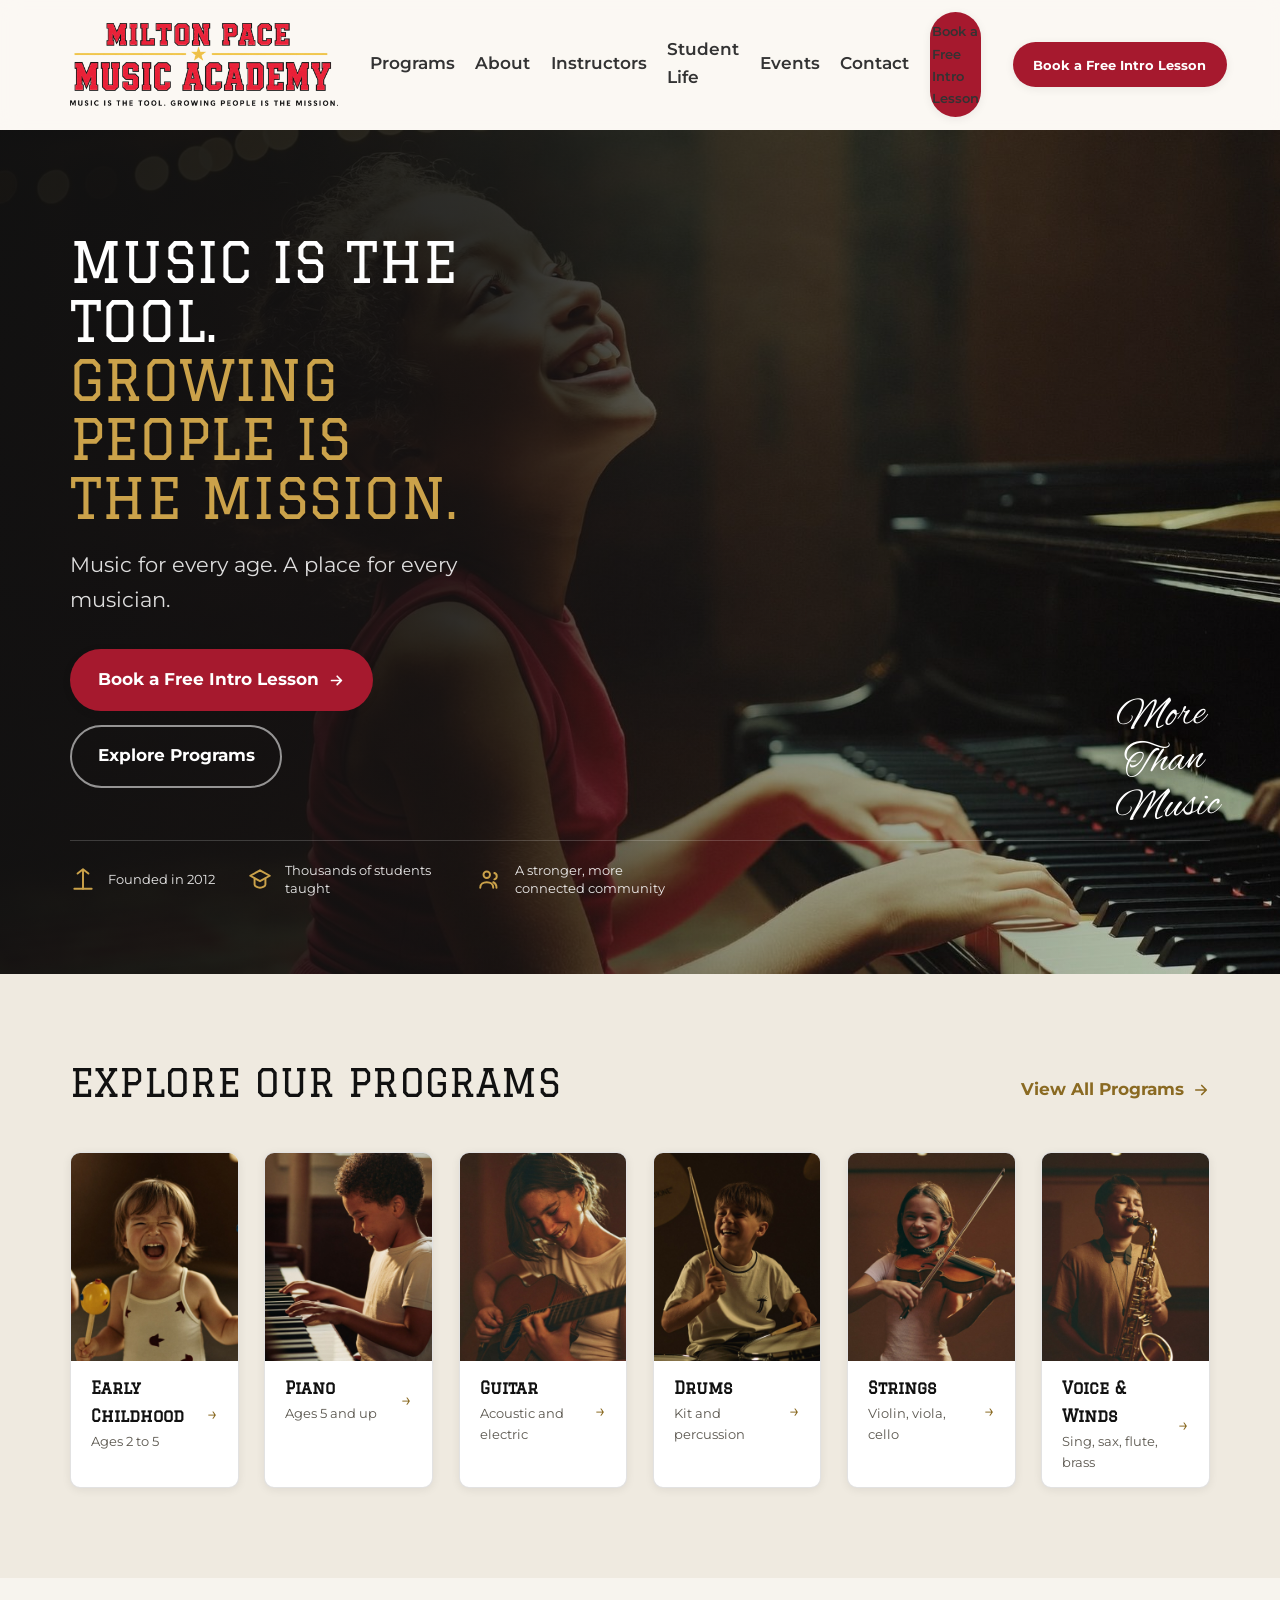
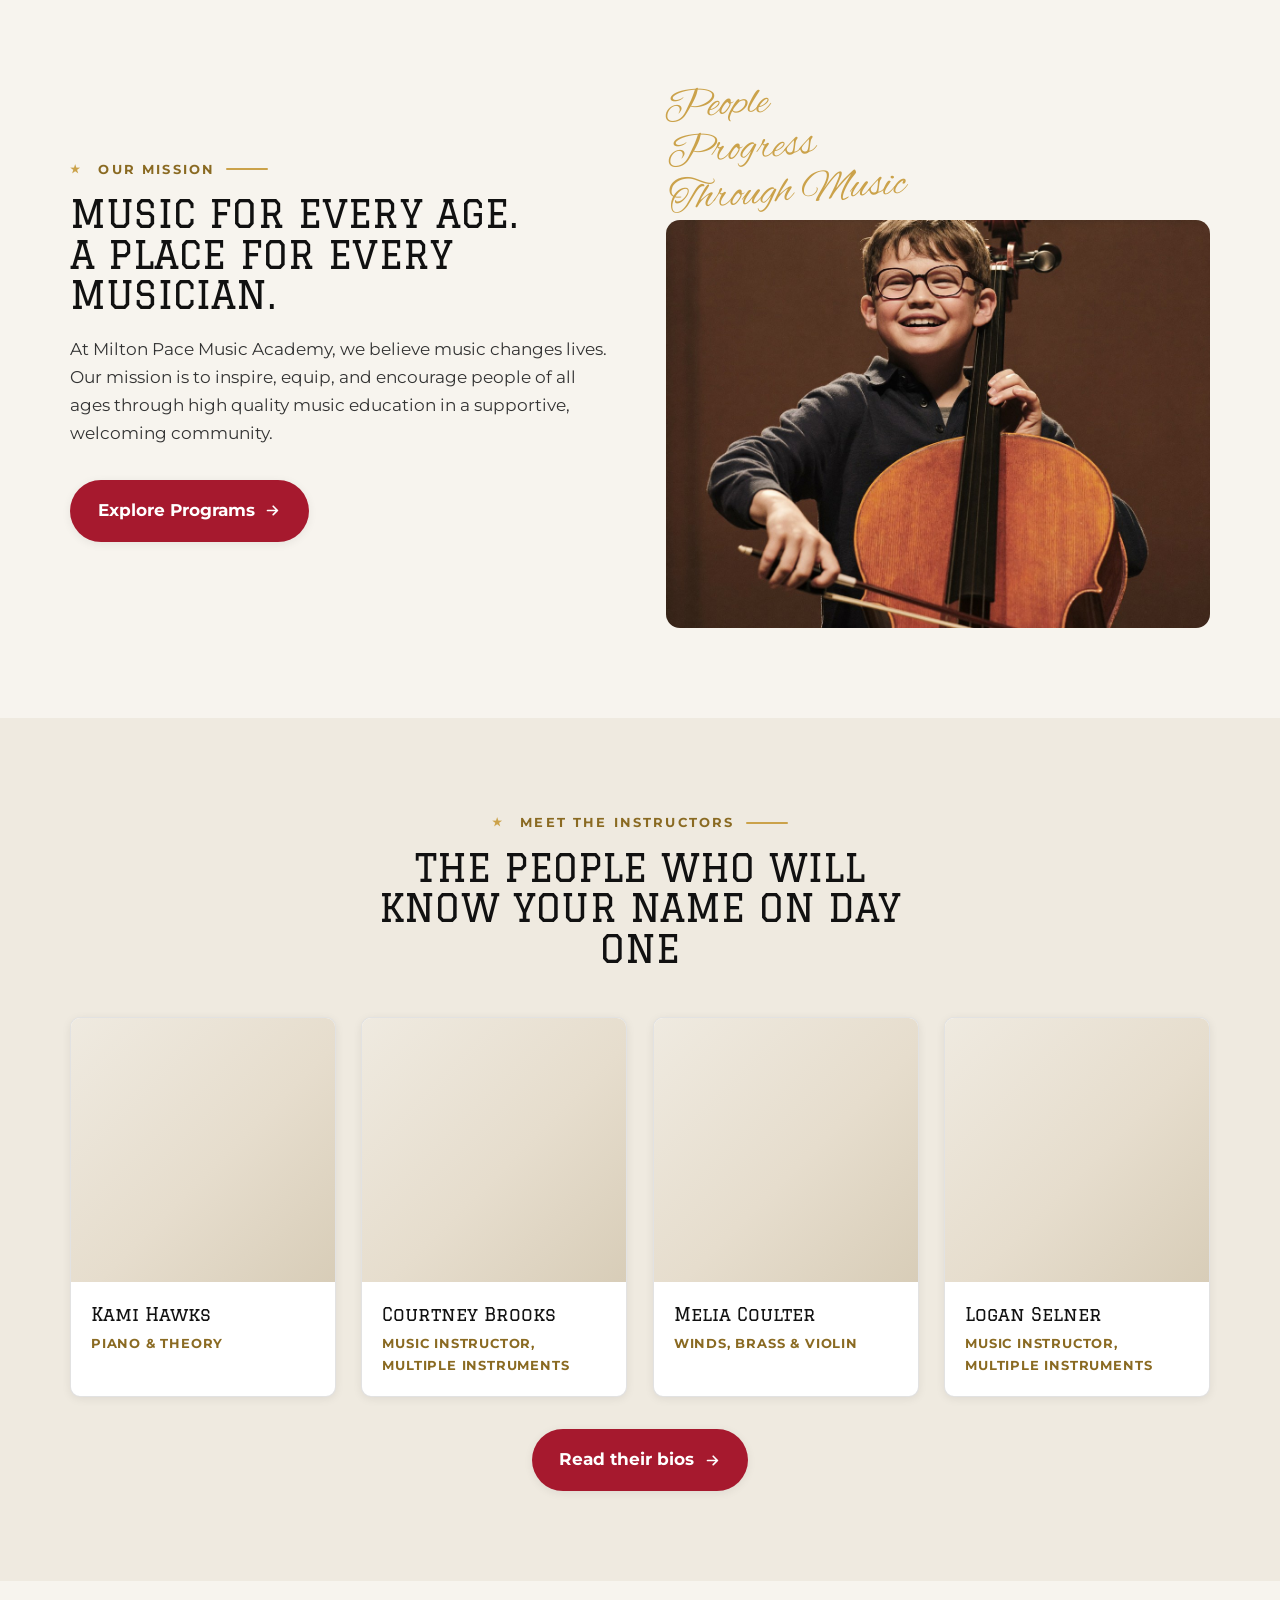
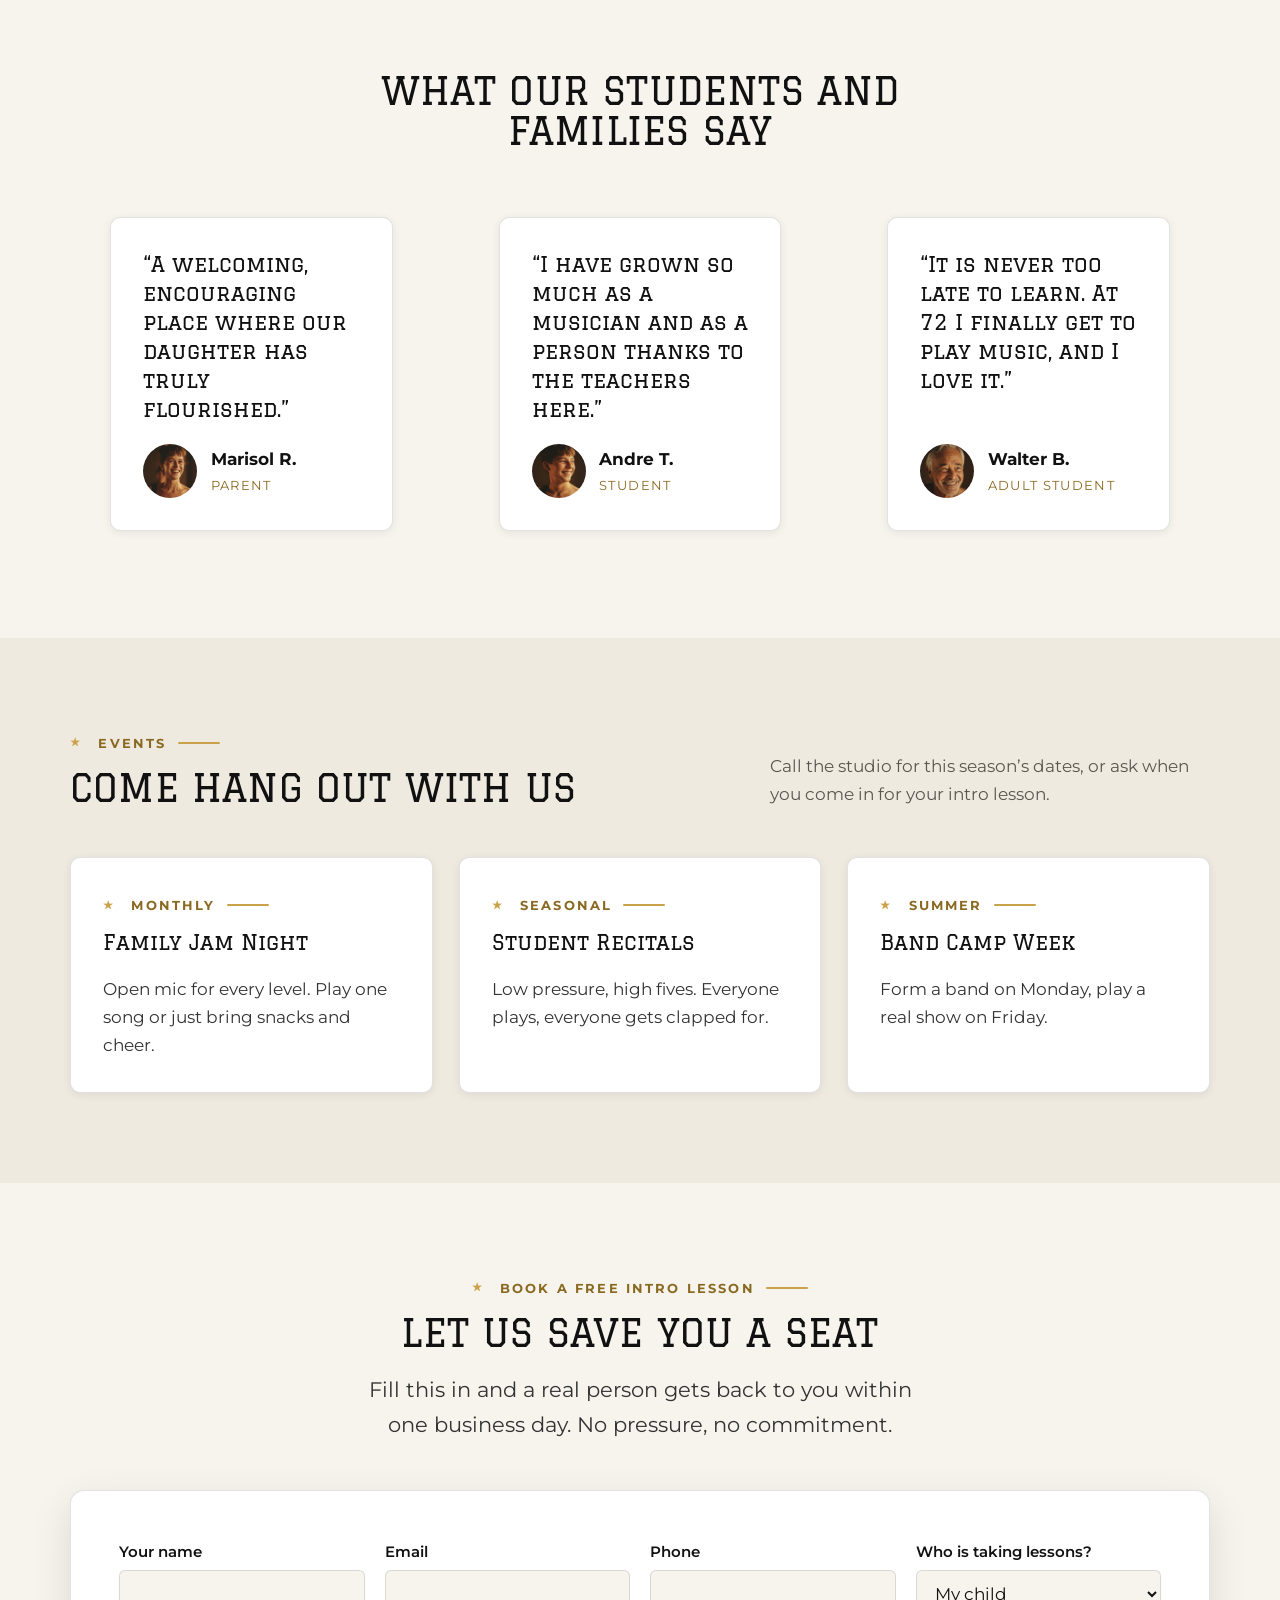
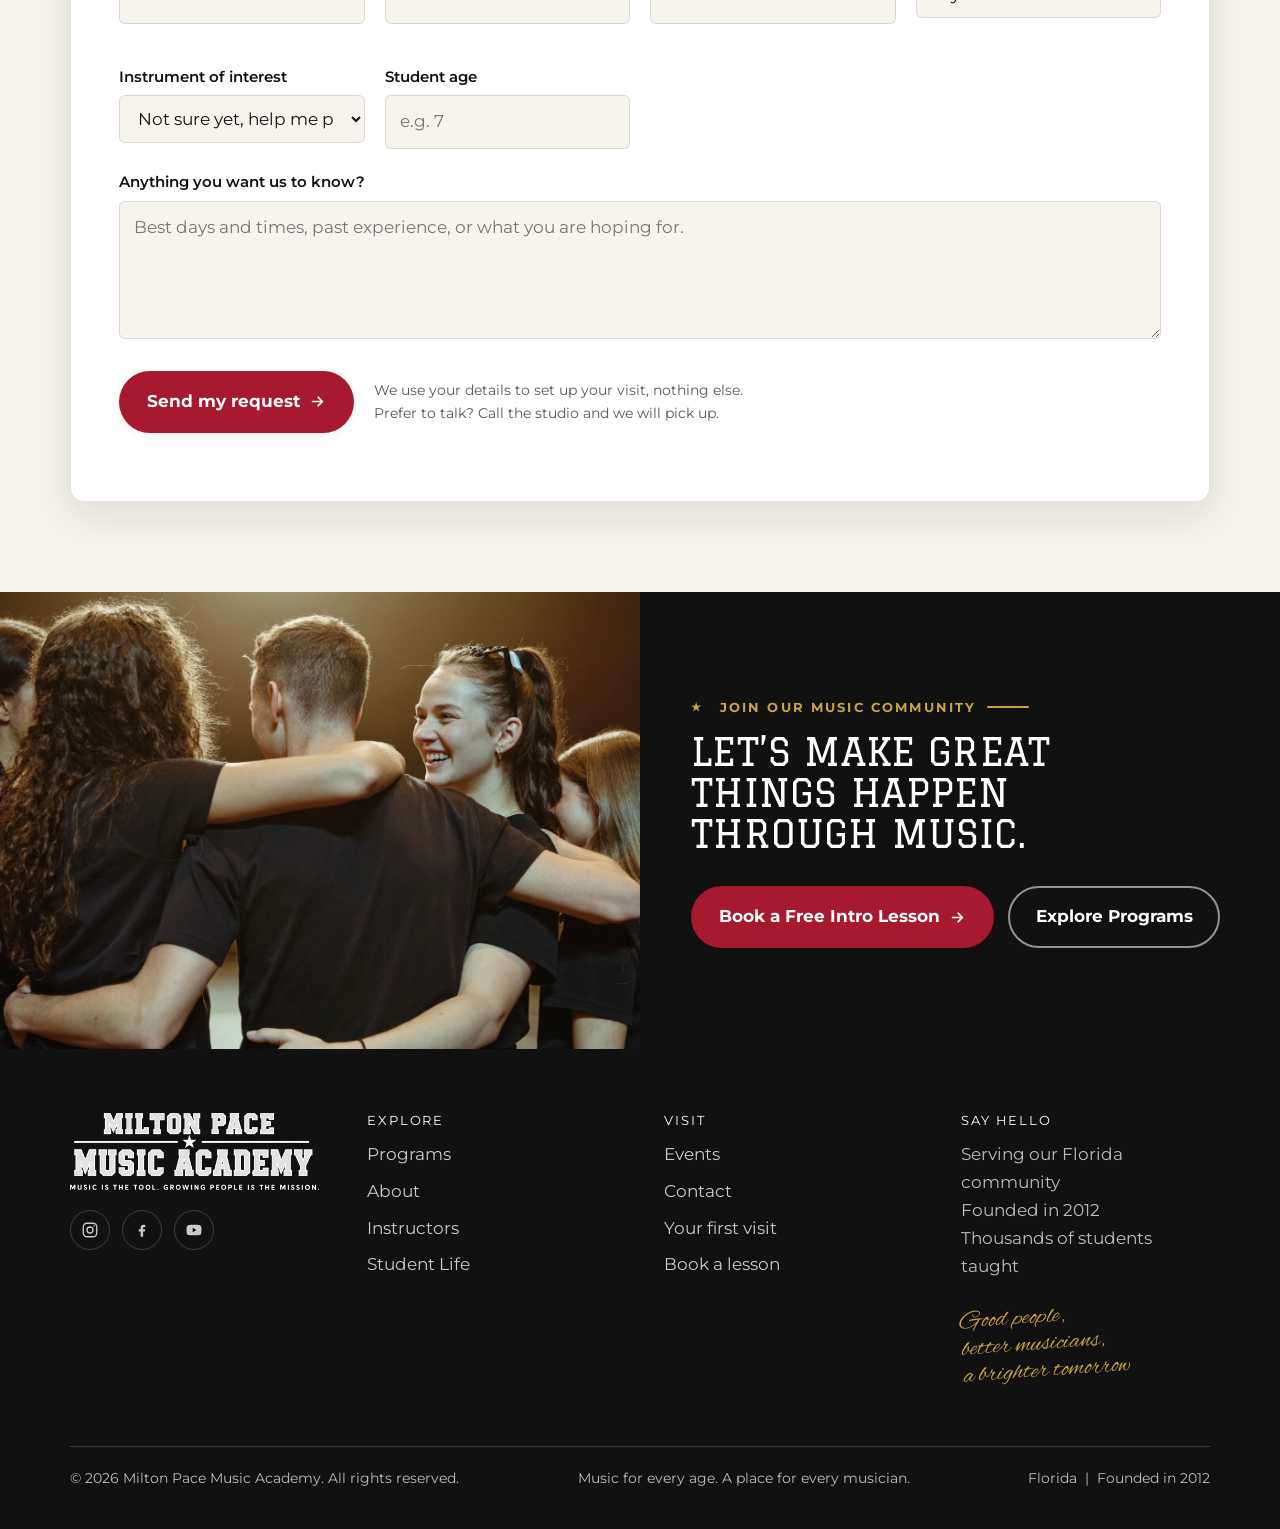
==== index.html @ 4cc3a9e0 "Design preview for Milton Pace Music Academy Co-Authored-By: Claude Opus 5 <noreply@anthropic.com>" ====
<!DOCTYPE html>
<html lang="en">
<head>
<meta charset="utf-8">
<meta name="viewport" content="width=device-width, initial-scale=1">
<title>Milton Pace Music Academy | Music lessons for every age in Florida</title>
<meta name="description" content="A welcoming music academy in Florida. Lessons for ages 2 to 102 in piano, guitar, drums, strings, voice and winds. Book a free intro lesson and come see if it feels like home.">
<meta name="theme-color" content="#16130f">
<link rel="canonical" href="https://miltonpacemusicacademy.com/">

<meta property="og:type" content="website">
<meta property="og:title" content="Milton Pace Music Academy">
<meta property="og:description" content="Music for every age. A place for every musician. Book a free intro lesson.">
<meta property="og:image" content="https://miltonpacemusicacademy.com/assets/img/og-image.jpg">
<meta property="og:url" content="https://miltonpacemusicacademy.com/">
<meta name="twitter:card" content="summary_large_image">

<link rel="icon" href="assets/brand/favicon.svg" type="image/svg+xml">
<link rel="apple-touch-icon" href="assets/brand/apple-touch-icon.png">

<link rel="preconnect" href="https://fonts.googleapis.com">
<link rel="preconnect" href="https://fonts.gstatic.com" crossorigin>
<link href="https://fonts.googleapis.com/css2?family=Alex+Brush&family=Graduate&family=Montserrat:wght@400;500;600;700;800&display=swap" rel="stylesheet">
<link rel="stylesheet" href="assets/css/site.css">
<script src="assets/js/site.js" defer></script>

<script type="application/ld+json">
{
  "@context": "https://schema.org",
  "@type": "MusicSchool",
  "name": "Milton Pace Music Academy",
  "slogan": "Music builds brighter people.",
  "foundingDate": "2012",
  "description": "Music lessons for ages 2 to 102 in a welcoming community: piano, guitar, drums, strings, voice and winds.",
  "areaServed": "Florida",
  "address": { "@type": "PostalAddress", "addressRegion": "FL", "addressCountry": "US" }
}
</script>
</head>
<body>
<a class="skip-link" href="#main">Skip to content</a>

<!-- ============================ HEADER ============================ -->
<header class="site-header">
  <div class="header-inner">
    <a class="brand" href="index.html" aria-label="Milton Pace Music Academy, home">
      <img src="assets/brand/logo-dark.png" width="1813" height="560"
           alt="Milton Pace Music Academy: music builds brighter people">
    </a>

    <button class="nav-toggle" type="button" aria-expanded="false"
            aria-controls="primary-nav" aria-label="Open menu"><span></span></button>

    <nav class="nav" id="primary-nav" aria-label="Primary">
      <ul>
        <li><a href="#programs">Programs</a></li>
        <li><a href="#mission">About</a></li>
        <li><a href="crew.html">Instructors</a></li>
        <li><a href="#student-life">Student Life</a></li>
        <li><a href="#events">Events</a></li>
        <li><a href="#book">Contact</a></li>
        <li><a class="btn btn--primary btn--sm" href="#book">Book a Free Intro Lesson</a></li>
      </ul>
    </nav>

    <div class="header-cta">
      <a class="btn btn--primary btn--sm" href="#book">Book a Free Intro Lesson</a>
    </div>
  </div>
</header>

<main id="main">

  <!-- ============================ HERO ============================ -->
  <section class="hero">
    <div class="media" data-eager
         data-src="assets/img/hero.jpg"
         data-alt="A young student smiling at the piano during a lesson"
         data-label="Hero photo &middot; assets/img/hero.jpg &middot; 2000 x 1400"></div>

    <div class="hero-inner">
      <div class="hero-copy">
        <h1>Music is the tool.<span class="line-2">Growing people is the mission.</span></h1>
        <p class="lead">Music for every age. A place for every musician.</p>
        <div class="hero-actions">
          <a class="btn btn--primary" href="#book">Book a Free Intro Lesson
            <svg viewBox="0 0 24 24" fill="none" stroke="currentColor" stroke-width="2.4"
                 stroke-linecap="round" stroke-linejoin="round" aria-hidden="true">
              <path d="M5 12h13M13 6l6 6-6 6"/></svg></a>
          <a class="btn btn--ghost-light" href="#programs">Explore Programs</a>
        </div>
      </div>

      <ul class="trust">
        <li>
          <svg viewBox="0 0 24 24" fill="none" stroke="currentColor" stroke-width="1.8"
               stroke-linecap="round" stroke-linejoin="round" aria-hidden="true">
            <path d="M12 3v18M7 7l5-4 5 4"/><path d="M4 21h16"/></svg>
          <span>Founded in 2012</span>
        </li>
        <li>
          <svg viewBox="0 0 24 24" fill="none" stroke="currentColor" stroke-width="1.8"
               stroke-linecap="round" stroke-linejoin="round" aria-hidden="true">
            <path d="M3 9l9-5 9 5-9 5-9-5z"/><path d="M7 11.5V17c0 1.5 2.5 3 5 3s5-1.5 5-3v-5.5"/></svg>
          <span>Thousands of students taught</span>
        </li>
        <li>
          <svg viewBox="0 0 24 24" fill="none" stroke="currentColor" stroke-width="1.8"
               stroke-linecap="round" stroke-linejoin="round" aria-hidden="true">
            <circle cx="9" cy="8" r="3"/><path d="M3 20c0-3.3 2.7-5 6-5s6 1.7 6 5"/>
            <path d="M16 6.5a3 3 0 0 1 0 5.8M18 20c0-2.6-1.2-4.2-3-5"/></svg>
          <span>A stronger, more connected community</span>
        </li>
      </ul>
    </div>

    <p class="script hero-note">More<br>Than<br>Music</p>
  </section>

  <!-- ============================ PROGRAMS ============================ -->
  <section class="section section--tint" id="programs">
    <div class="wrap">
      <div class="section-head section-head--split reveal">
        <div>
          <h2>Explore Our Programs</h2>
        </div>
        <a class="link-arrow" href="#book">View All Programs
          <svg viewBox="0 0 24 24" width="18" height="18" fill="none" stroke="currentColor"
               stroke-width="2.2" stroke-linecap="round" stroke-linejoin="round" aria-hidden="true">
            <path d="M5 12h13M13 6l6 6-6 6"/></svg></a>
      </div>

      <div class="grid grid--4 programs-row">
        <a class="program reveal" href="#book">
          <div class="media" data-src="assets/img/program-early-childhood.jpg"
               data-alt="Toddler playing maracas in a music class"
               data-label="Early childhood &middot; 800 x 1000"></div>
          <div class="program-label">
            <span><strong>Early Childhood</strong><small>Ages 2 to 5</small></span>
            <span class="arrow" aria-hidden="true">&rarr;</span>
          </div>
        </a>
        <a class="program reveal" href="#book">
          <div class="media" data-src="assets/img/program-piano.jpg"
               data-alt="Young student at the piano keys"
               data-label="Piano &middot; 800 x 1000"></div>
          <div class="program-label">
            <span><strong>Piano</strong><small>Ages 5 and up</small></span>
            <span class="arrow" aria-hidden="true">&rarr;</span>
          </div>
        </a>
        <a class="program reveal" href="#book">
          <div class="media" data-src="assets/img/program-guitar.jpg"
               data-alt="Teen playing an acoustic guitar"
               data-label="Guitar &middot; 800 x 1000"></div>
          <div class="program-label">
            <span><strong>Guitar</strong><small>Acoustic and electric</small></span>
            <span class="arrow" aria-hidden="true">&rarr;</span>
          </div>
        </a>
        <a class="program reveal" href="#book">
          <div class="media" data-src="assets/img/program-drums.jpg"
               data-alt="Student playing a drum kit"
               data-label="Drums &middot; 800 x 1000"></div>
          <div class="program-label">
            <span><strong>Drums</strong><small>Kit and percussion</small></span>
            <span class="arrow" aria-hidden="true">&rarr;</span>
          </div>
        </a>
        <a class="program reveal" href="#book">
          <div class="media" data-src="assets/img/program-strings.jpg"
               data-alt="Student playing violin"
               data-label="Strings &middot; 800 x 1000"></div>
          <div class="program-label">
            <span><strong>Strings</strong><small>Violin, viola, cello</small></span>
            <span class="arrow" aria-hidden="true">&rarr;</span>
          </div>
        </a>
        <a class="program reveal" href="#book">
          <div class="media" data-src="assets/img/program-voice-winds.jpg"
               data-alt="Student playing a saxophone"
               data-label="Voice &amp; winds &middot; 800 x 1000"></div>
          <div class="program-label">
            <span><strong>Voice &amp; Winds</strong><small>Sing, sax, flute, brass</small></span>
            <span class="arrow" aria-hidden="true">&rarr;</span>
          </div>
        </a>


      </div>
    </div>
  </section>

  <!-- ============================ MISSION ============================ -->
  <section class="section" id="mission">
    <div class="wrap split">
      <div class="reveal">
        <p class="eyebrow">Our mission</p>
        <h2>Music for every age.<br>A place for every musician.</h2>
        <p>At Milton Pace Music Academy, we believe music changes lives. Our mission is to
          inspire, equip, and encourage people of all ages through high quality music education
          in a supportive, welcoming community.</p>
        <p class="mt-4">
          <a class="btn btn--primary" href="#programs">Explore Programs
            <svg viewBox="0 0 24 24" fill="none" stroke="currentColor" stroke-width="2.4"
                 stroke-linecap="round" stroke-linejoin="round" aria-hidden="true">
              <path d="M5 12h13M13 6l6 6-6 6"/></svg></a>
        </p>
      </div>

      <div class="reveal" style="position:relative">
        <p class="script" style="margin-bottom:1rem">People<br>Progress<br>Through Music</p>
        <div class="media" style="aspect-ratio:4/3;border-radius:var(--r-lg)"
             data-src="assets/img/mission.jpg"
             data-alt="A student smiling while playing the cello"
             data-label="Mission photo &middot; 1200 x 900"></div>
      </div>
    </div>
  </section>

  <!-- ============================ INSTRUCTORS ============================ -->
  <section class="section section--tint" id="instructors">
    <div class="wrap">
      <div class="section-head section-head--center reveal">
        <p class="eyebrow eyebrow--center">Meet the instructors</p>
        <h2>The people who will know your name on day one</h2>
      </div>

      <div class="grid grid--4">
        <article class="crew-card reveal">
          <div class="media" data-src="assets/img/crew-1.jpg" data-alt="Kami Hawks at the piano"
               data-label="Instructor 1 &middot; 900 x 900"></div>
          <div class="crew-body">
            <h3>Kami Hawks</h3>
            <p class="crew-role">Piano &amp; theory</p>
          </div>
        </article>
        <article class="crew-card reveal">
          <div class="media" data-src="assets/img/crew-2.jpg" data-alt="Courtney Brooks in the teaching studio"
               data-label="Instructor 2 &middot; 900 x 900"></div>
          <div class="crew-body">
            <h3>Courtney Brooks</h3>
            <p class="crew-role">Music instructor, multiple instruments</p>
          </div>
        </article>
        <article class="crew-card reveal">
          <div class="media" data-src="assets/img/crew-3.jpg" data-alt="Melia Coulter in the band room"
               data-label="Instructor 3 &middot; 900 x 900"></div>
          <div class="crew-body">
            <h3>Melia Coulter</h3>
            <p class="crew-role">Winds, brass &amp; violin</p>
          </div>
        </article>
        <article class="crew-card reveal">
          <div class="media" data-src="assets/img/crew-4.jpg" data-alt="Logan Selner in the teaching studio"
               data-label="Instructor 4 &middot; 900 x 900"></div>
          <div class="crew-body">
            <h3>Logan Selner</h3>
            <p class="crew-role">Music instructor, multiple instruments</p>
          </div>
        </article>
      </div>

      <p class="mt-4" style="text-align:center">
        <a class="btn btn--primary" href="crew.html">Read their bios
          <svg viewBox="0 0 24 24" fill="none" stroke="currentColor" stroke-width="2.4"
               stroke-linecap="round" stroke-linejoin="round" aria-hidden="true">
            <path d="M5 12h13M13 6l6 6-6 6"/></svg></a>
      </p>
    </div>
  </section>

  <!-- ============================ STUDENT LIFE ============================ -->
  <section class="section" id="student-life">
    <div class="wrap">
      <div class="section-head section-head--center reveal">
        <h2>What Our Students and Families Say</h2>
      </div>

      <div class="grid grid--3">
        <figure class="quote reveal">
          <blockquote>&ldquo;A welcoming, encouraging place where our daughter has truly
            flourished.&rdquo;</blockquote>
          <figcaption>
            <div class="media media--round" data-src="assets/img/testimonial-1.jpg"
                 data-alt="" data-label="1"></div>
            <span><span class="who">Marisol R.</span><span class="role">Parent</span></span>
          </figcaption>
        </figure>
        <figure class="quote reveal">
          <blockquote>&ldquo;I have grown so much as a musician and as a person thanks to the
            teachers here.&rdquo;</blockquote>
          <figcaption>
            <div class="media media--round" data-src="assets/img/testimonial-2.jpg"
                 data-alt="" data-label="2"></div>
            <span><span class="who">Andre T.</span><span class="role">Student</span></span>
          </figcaption>
        </figure>
        <figure class="quote reveal">
          <blockquote>&ldquo;It is never too late to learn. At 72 I finally get to play music,
            and I love it.&rdquo;</blockquote>
          <figcaption>
            <div class="media media--round" data-src="assets/img/testimonial-3.jpg"
                 data-alt="" data-label="3"></div>
            <span><span class="who">Walter B.</span><span class="role">Adult student</span></span>
          </figcaption>
        </figure>
      </div>
    </div>
  </section>

  <!-- ============================ EVENTS ============================ -->
  <section class="section section--tint" id="events">
    <div class="wrap">
      <div class="section-head section-head--split reveal">
        <div>
          <p class="eyebrow">Events</p>
          <h2>Come hang out with us</h2>
        </div>
        <p class="fine" style="color:var(--ink-3);max-width:40ch">Call the studio for this
          season&rsquo;s dates, or ask when you come in for your intro lesson.</p>
      </div>

      <div class="grid grid--3">
        <article class="card reveal">
          <p class="eyebrow">Monthly</p>
          <h3>Family Jam Night</h3>
          <p>Open mic for every level. Play one song or just bring snacks and cheer.</p>
        </article>
        <article class="card reveal">
          <p class="eyebrow">Seasonal</p>
          <h3>Student Recitals</h3>
          <p>Low pressure, high fives. Everyone plays, everyone gets clapped for.</p>
        </article>
        <article class="card reveal">
          <p class="eyebrow">Summer</p>
          <h3>Band Camp Week</h3>
          <p>Form a band on Monday, play a real show on Friday.</p>
        </article>
      </div>
    </div>
  </section>

  <!-- ============================ BOOKING ============================ -->
  <section class="section" id="book">
    <div class="wrap">
      <div class="section-head section-head--center reveal">
        <p class="eyebrow eyebrow--center">Book a free intro lesson</p>
        <h2>Let us save you a seat</h2>
        <p class="lead">Fill this in and a real person gets back to you within one business day.
          No pressure, no commitment.</p>
      </div>

      <form class="book reveal" id="book-form" novalidate>
        <div class="form-grid">
          <div class="field">
            <label for="name">Your name</label>
            <input id="name" name="name" type="text" autocomplete="name" required>
            <span class="error" aria-live="polite"></span>
          </div>
          <div class="field">
            <label for="email">Email</label>
            <input id="email" name="email" type="email" autocomplete="email" required>
            <span class="error" aria-live="polite"></span>
          </div>
          <div class="field">
            <label for="phone">Phone</label>
            <input id="phone" name="phone" type="tel" autocomplete="tel" required>
            <span class="error" aria-live="polite"></span>
          </div>
          <div class="field">
            <label for="student">Who is taking lessons?</label>
            <select id="student" name="student">
              <option>My child</option>
              <option>Myself</option>
              <option>Our whole family</option>
            </select>
          </div>
          <div class="field">
            <label for="instrument">Instrument of interest</label>
            <select id="instrument" name="instrument">
              <option>Not sure yet, help me pick</option>
              <option>Early childhood music</option>
              <option>Piano</option>
              <option>Guitar or bass</option>
              <option>Drums</option>
              <option>Strings</option>
              <option>Voice</option>
              <option>Winds or brass</option>
            </select>
          </div>
          <div class="field">
            <label for="age">Student age</label>
            <input id="age" name="age" type="text" inputmode="numeric" placeholder="e.g. 7">
          </div>
          <div class="field field--full">
            <label for="message">Anything you want us to know?</label>
            <textarea id="message" name="message" rows="4"
              placeholder="Best days and times, past experience, or what you are hoping for."></textarea>
          </div>
        </div>

        <p class="hp" aria-hidden="true">
          <label for="company">Company</label>
          <input id="company" name="company" type="text" tabindex="-1" autocomplete="off">
        </p>

        <div class="form-foot">
          <button class="btn btn--primary" type="submit">Send my request
            <svg viewBox="0 0 24 24" fill="none" stroke="currentColor" stroke-width="2.4"
                 stroke-linecap="round" stroke-linejoin="round" aria-hidden="true">
              <path d="M5 12h13M13 6l6 6-6 6"/></svg></button>
          <p class="fine">We use your details to set up your visit, nothing else. Prefer to talk?
            Call the studio and we will pick up.</p>
        </div>
        <p class="form-status" role="status" aria-live="polite"></p>
      </form>
    </div>
  </section>

  <!-- ============================ CTA BAND ============================ -->
  <section class="cta-band">
    <div class="media" data-src="assets/img/community.jpg"
         data-alt="Students with arms around each other after a show"
         data-label="Community photo &middot; 1400 x 1000"></div>
    <div class="cta-copy">
      <p class="eyebrow eyebrow--light">Join our music community</p>
      <h2>Let&rsquo;s Make Great Things Happen Through Music.</h2>
      <div class="cta-actions">
        <a class="btn btn--primary" href="#book">Book a Free Intro Lesson
          <svg viewBox="0 0 24 24" fill="none" stroke="currentColor" stroke-width="2.4"
               stroke-linecap="round" stroke-linejoin="round" aria-hidden="true">
            <path d="M5 12h13M13 6l6 6-6 6"/></svg></a>
        <a class="btn btn--ghost-light" href="#programs">Explore Programs</a>
      </div>
    </div>
  </section>

</main>

<!-- ============================ FOOTER ============================ -->
<footer class="site-footer">
  <div class="wrap">
    <div class="footer-top">
      <div>
        <img class="footer-logo" src="assets/brand/logo-light.png" width="1813" height="560"
             alt="Milton Pace Music Academy: people, music, a brighter tomorrow">
        <ul class="socials">
          <li><a href="#" aria-label="Instagram">
            <svg viewBox="0 0 24 24" fill="none" stroke="currentColor" stroke-width="1.8" aria-hidden="true">
              <rect x="3" y="3" width="18" height="18" rx="5"/><circle cx="12" cy="12" r="4"/>
              <circle cx="17.5" cy="6.5" r="1" fill="currentColor" stroke="none"/></svg></a></li>
          <li><a href="#" aria-label="Facebook">
            <svg viewBox="0 0 24 24" fill="currentColor" aria-hidden="true">
              <path d="M13.5 21v-7h2.4l.4-2.9h-2.8V9.3c0-.8.3-1.4 1.5-1.4h1.4V5.3c-.7-.1-1.5-.2-2.3-.2-2.3 0-3.9 1.4-3.9 4v2H7.7V14h2.5v7h3.3z"/></svg></a></li>
          <li><a href="#" aria-label="YouTube">
            <svg viewBox="0 0 24 24" fill="currentColor" aria-hidden="true">
              <path d="M21.6 7.5c-.2-1-1-1.8-2-2C17.8 5 12 5 12 5s-5.8 0-7.6.5c-1 .2-1.8 1-2 2C2 9.3 2 12 2 12s0 2.7.4 4.5c.2 1 1 1.8 2 2C6.2 19 12 19 12 19s5.8 0 7.6-.5c1-.2 1.8-1 2-2 .4-1.8.4-4.5.4-4.5s0-2.7-.4-4.5zM10.2 15V9l5.2 3-5.2 3z"/></svg></a></li>
        </ul>
      </div>

      <div>
        <h4>Explore</h4>
        <ul class="footer-links">
          <li><a href="#programs">Programs</a></li>
          <li><a href="#mission">About</a></li>
          <li><a href="crew.html">Instructors</a></li>
          <li><a href="#student-life">Student Life</a></li>
        </ul>
      </div>

      <div>
        <h4>Visit</h4>
        <ul class="footer-links">
          <li><a href="#events">Events</a></li>
          <li><a href="#book">Contact</a></li>
          <li><a href="#welcome">Your first visit</a></li>
          <li><a href="#book">Book a lesson</a></li>
        </ul>
      </div>

      <div>
        <h4>Say hello</h4>
        <p>Serving our Florida community<br>Founded in 2012<br>Thousands of students taught</p>
        <p class="script footer-script" style="font-size:1.6rem;text-align:left;margin-top:1rem">
          Good people,<br>better musicians,<br>a brighter tomorrow</p>
      </div>
    </div>

    <div class="footer-bottom">
      <p>&copy; <span data-year>2026</span> Milton Pace Music Academy. All rights reserved.</p>
      <p>Music for every age. A place for every musician.</p>
      <p>Florida &nbsp;|&nbsp; Founded in 2012</p>
    </div>
  </div>
</footer>
</body>
</html>
---- assets/css/site.css ----
/* ==========================================================================
   Milton Pace Music Academy
   Brand system + site styles. Single stylesheet, no build step.
   Section map: 1 tokens / 2 reset / 3 type / 4 buttons / 5 header
   6 hero / 7 sections / 8 cards / 9 media slots / 10 forms / 11 footer
   12 utilities / 13 motion + responsive
   ========================================================================== */

/* 1. TOKENS ---------------------------------------------------------------- */
:root {
  /* Core palette, Block Concept 1 brand sheet, 2026-10-04. */
  --ink:        #111111;   /* jet black                                      */
  --ink-2:      #333333;   /* charcoal, body text on paper                   */
  --ink-3:      #5b574f;   /* muted text, 6.4:1 on warm white                */
  --paper:      #f7f4ee;   /* warm white                                     */
  --paper-2:    #efeae0;   /* alternating section tint                       */
  --card:       #ffffff;
  --red:        #a6192e;   /* collegiate red                                 */
  --red-dark:   #7e1223;
  --red-soft:   #f7e8ea;
  --gold:       #cba24a;   /* aged gold, decorative and large text only      */
  --brass:      #8a6a22;   /* gold ink that passes AA for small text         */
  --line:       rgba(17, 17, 17, 0.12);
  --line-dark:  rgba(255, 255, 255, 0.18);

  /* Type */
  --font-display: "Graduate", "Zilla Slab", Georgia, serif;
  --font-body:    "Montserrat", -apple-system, BlinkMacSystemFont, "Segoe UI", Roboto, sans-serif;
  --font-script:  "Alex Brush", "Segoe Script", cursive;

  --step--1: clamp(0.78rem, 0.76rem + 0.1vw, 0.84rem);
  --step-0:  clamp(1rem, 0.97rem + 0.15vw, 1.06rem);
  --step-1:  clamp(1.12rem, 1.05rem + 0.35vw, 1.3rem);
  --step-2:  clamp(1.3rem, 1.18rem + 0.6vw, 1.7rem);
  --step-3:  clamp(1.6rem, 1.35rem + 1.25vw, 2.4rem);
  --step-4:  clamp(2rem, 1.5rem + 2.4vw, 3.5rem);

  /* Space */
  --sp-1: 0.5rem;
  --sp-2: 0.875rem;
  --sp-3: 1.25rem;
  --sp-4: 2rem;
  --sp-5: 3rem;
  --sp-6: 4.5rem;
  --sp-7: 6.5rem;

  /* Shape */
  --r-sm: 6px;
  --r:    10px;
  --r-lg: 14px;
  --r-pill: 999px;
  --shadow-sm: 0 2px 10px rgba(17, 17, 17, 0.07);
  --shadow:    0 14px 40px rgba(17, 17, 17, 0.11);
  --shadow-lg: 0 26px 70px rgba(17, 17, 17, 0.18);

  --wrap: 1180px;
  --header-h: 86px;
}

/* 2. RESET ----------------------------------------------------------------- */
*, *::before, *::after { box-sizing: border-box; }
html { -webkit-text-size-adjust: 100%; scroll-behavior: smooth; }
body {
  margin: 0;
  background: var(--paper);
  color: var(--ink-2);
  font-family: var(--font-body);
  font-size: var(--step-0);
  line-height: 1.65;
  -webkit-font-smoothing: antialiased;
  overflow-x: hidden;
}
img, svg, video { max-width: 100%; display: block; }
a { color: var(--red); text-underline-offset: 3px; }
a:hover { color: var(--red-dark); }
button { font: inherit; }
ul { margin: 0; padding: 0; list-style: none; }

:focus-visible {
  outline: 3px solid var(--brass);
  outline-offset: 3px;
  border-radius: 4px;
}

.skip-link {
  position: absolute;
  left: 50%;
  top: 0;
  transform: translate(-50%, -120%);
  z-index: 200;
  background: var(--ink);
  color: #fff;
  padding: 0.75rem 1.25rem;
  border-radius: 0 0 var(--r-sm) var(--r-sm);
  text-decoration: none;
  font-weight: 600;
}
.skip-link:focus { transform: translate(-50%, 0); color: #fff; }

/* 3. TYPE ------------------------------------------------------------------ */
h1, h2, h3, h4 {
  font-family: var(--font-display);
  color: var(--ink);
  font-weight: 400;              /* Graduate ships one weight */
  line-height: 1.08;
  letter-spacing: 0.005em;
  text-transform: uppercase;     /* collegiate block, matching the lockup */
  margin: 0 0 var(--sp-3);
}
/* Card and crew titles stay sentence case so names read as names. */
.crew-body h3, .card h3, .quote .who { text-transform: none; letter-spacing: 0; }
h1 { font-size: var(--step-4); }
h2 { font-size: var(--step-3); }
h3 { font-size: var(--step-1); line-height: 1.25; }
p  { margin: 0 0 var(--sp-3); }
p:last-child { margin-bottom: 0; }

.eyebrow {
  display: inline-flex;
  align-items: center;
  gap: 0.7rem;
  font-family: var(--font-body);
  font-size: var(--step--1);
  font-weight: 700;
  letter-spacing: 0.16em;
  text-transform: uppercase;
  color: var(--brass);
  margin: 0 0 var(--sp-2);
}
.eyebrow::before {
  content: "\2605";                /* brand star from the sheet */
  color: var(--gold);
  margin-right: 0.45em;
  font-size: 0.85em;
  vertical-align: 0.06em;
}
.eyebrow--center::before { margin-right: 0.4em; }
.eyebrow::after {
  content: "";
  width: 42px;
  height: 2px;
  background: var(--gold);
  border-radius: 2px;
}
.eyebrow--center { justify-content: center; }
.eyebrow--light { color: var(--gold); }

.lead { font-size: var(--step-1); color: var(--ink-2); }
.script {
  font-family: var(--font-script);
  font-size: clamp(1.6rem, 1.1rem + 2vw, 2.9rem);
  line-height: 1.05;
  color: var(--gold);
  transform: rotate(-4deg);
}
.gold-text { color: var(--gold); }
.on-dark { color: rgba(255, 255, 255, 0.82); }
.on-dark h1, .on-dark h2, .on-dark h3 { color: #fff; }

/* 4. BUTTONS --------------------------------------------------------------- */
.btn {
  display: inline-flex;
  align-items: center;
  justify-content: center;
  gap: 0.6rem;
  padding: 0.95rem 1.6rem;
  border-radius: var(--r-pill);
  border: 2px solid transparent;
  font-weight: 700;
  font-size: var(--step-0);
  text-decoration: none;
  cursor: pointer;
  transition: transform 0.18s ease, background-color 0.18s ease,
              box-shadow 0.18s ease, color 0.18s ease;
}
.btn:hover { transform: translateY(-2px); }
.btn:active { transform: translateY(0); }
.btn svg { width: 1em; height: 1em; }

.btn--primary { background: var(--red); color: #fff; box-shadow: var(--shadow-sm); }
.btn--primary:hover { background: var(--red-dark); color: #fff; box-shadow: var(--shadow); }

.btn--ghost { border-color: var(--ink); color: var(--ink); background: transparent; }
.btn--ghost:hover { background: var(--ink); color: var(--paper); }

.btn--ghost-light { border-color: rgba(255, 255, 255, 0.55); color: #fff; background: transparent; }
.btn--ghost-light:hover { background: #fff; color: var(--ink); }

.btn--sm { padding: 0.6rem 1.15rem; font-size: var(--step--1); }

.link-arrow {
  display: inline-flex;
  align-items: center;
  gap: 0.5rem;
  font-weight: 700;
  color: var(--brass);
  text-decoration: none;
}
.link-arrow:hover { color: var(--red); gap: 0.8rem; }
.link-arrow { transition: gap 0.18s ease, color 0.18s ease; }

/* 5. HEADER ---------------------------------------------------------------- */
.site-header {
  position: sticky;
  top: 0;
  z-index: 100;
  background: rgba(251, 248, 243, 0.92);
  backdrop-filter: blur(10px);
  border-bottom: 1px solid transparent;
  transition: border-color 0.2s ease, box-shadow 0.2s ease;
}
.site-header.is-stuck { border-bottom-color: var(--line); box-shadow: var(--shadow-sm); }

.header-inner {
  max-width: var(--wrap);
  margin: 0 auto;
  min-height: var(--header-h);
  padding: 0.75rem var(--sp-3);
  display: flex;
  align-items: center;
  gap: var(--sp-4);
}
.brand { display: inline-flex; flex: 0 0 auto; }
.brand img { width: 268px; height: auto; }
@media (max-width: 720px) { .brand img { width: 210px; } }

.nav { margin-left: auto; }
.nav ul { display: flex; align-items: center; gap: clamp(0.9rem, 1.6vw, 1.8rem); }
.nav a {
  color: var(--ink-2);
  text-decoration: none;
  font-weight: 600;
  padding: 0.4rem 0;
  position: relative;
}
.nav a::after {
  content: "";
  position: absolute;
  left: 0;
  right: 100%;
  bottom: 0;
  height: 2px;
  background: var(--gold);
  border-radius: 2px;
  transition: right 0.2s ease;
}
.nav a:hover, .nav a[aria-current="page"] { color: var(--ink); }
.nav a:hover::after, .nav a[aria-current="page"]::after { right: 0; }

.header-cta { flex: 0 0 auto; }

.nav-toggle {
  display: none;
  margin-left: auto;
  width: 46px;
  height: 46px;
  border: 1px solid var(--line);
  border-radius: var(--r-sm);
  background: var(--card);
  align-items: center;
  justify-content: center;
  cursor: pointer;
}
.nav-toggle span, .nav-toggle span::before, .nav-toggle span::after {
  content: "";
  display: block;
  width: 20px;
  height: 2px;
  background: var(--ink);
  border-radius: 2px;
  transition: transform 0.2s ease, opacity 0.2s ease;
}
.nav-toggle span::before { transform: translateY(-6px); }
.nav-toggle span::after  { transform: translateY(4px); }
.nav-toggle[aria-expanded="true"] span { background: transparent; }
.nav-toggle[aria-expanded="true"] span::before { transform: rotate(45deg); }
.nav-toggle[aria-expanded="true"] span::after  { transform: rotate(-45deg) translateY(-1px); }

/* 6. HERO ------------------------------------------------------------------ */
.hero {
  position: relative;
  background: var(--ink);
  color: #fff;
  overflow: hidden;
  isolation: isolate;
}
.hero .media,
.hero .media img { position: absolute; inset: 0; width: 100%; height: 100%; }
.hero .media img { object-fit: cover; object-position: 70% 40%; }
.hero .media { z-index: -2; }
.hero::after {
  content: "";
  position: absolute;
  inset: 0;
  z-index: -1;
  background:
    linear-gradient(100deg, rgba(17, 17, 17, 0.96) 0%, rgba(17, 17, 17, 0.86) 38%,
                    rgba(17, 17, 17, 0.45) 62%, rgba(17, 17, 17, 0.18) 100%),
    radial-gradient(70% 90% at 15% 50%, rgba(156, 26, 37, 0.22), transparent 70%);
}
.hero-inner {
  max-width: var(--wrap);
  margin: 0 auto;
  padding: clamp(3.5rem, 8vw, 6.5rem) var(--sp-3) clamp(3rem, 6vw, 5rem);
  min-height: min(76vh, 680px);
  display: flex;
  flex-direction: column;
  justify-content: center;
}
.hero-copy { max-width: 36ch; }
.hero h1 { color: #fff; margin-bottom: var(--sp-3); }
.hero h1 .line-2 { color: var(--gold); display: block; }
.hero .lead { color: rgba(255, 255, 255, 0.86); max-width: 44ch; }
.hero-actions { display: flex; flex-wrap: wrap; gap: var(--sp-2); margin-top: var(--sp-4); }

.hero-note {
  position: absolute;
  right: clamp(1rem, 5vw, 5rem);
  bottom: clamp(5.5rem, 12vw, 9rem);
  color: #fff;
  text-align: center;
  text-shadow: 0 2px 18px rgba(0, 0, 0, 0.5);
}

.trust {
  display: flex;
  flex-wrap: wrap;
  gap: var(--sp-4);
  margin-top: clamp(2rem, 5vw, 3.25rem);
  padding-top: var(--sp-3);
  border-top: 1px solid var(--line-dark);
}
.trust li {
  display: flex;
  align-items: center;
  gap: 0.75rem;
  color: rgba(255, 255, 255, 0.9);
  font-size: var(--step--1);
  line-height: 1.35;
  max-width: 22ch;
}
.trust svg { width: 26px; height: 26px; flex: 0 0 auto; color: var(--gold); }

/* 7. SECTIONS -------------------------------------------------------------- */
.wrap { max-width: var(--wrap); margin: 0 auto; padding-inline: var(--sp-3); }
.section { padding-block: clamp(3.25rem, 7vw, var(--sp-7)); }
.section--tint { background: var(--paper-2); }
.section--dark { background: var(--ink); color: rgba(255, 255, 255, 0.82); }
.section-head { max-width: 52ch; margin-bottom: clamp(2rem, 4vw, 3rem); }
.section-head--center { margin-inline: auto; text-align: center; }
.section-head--split {
  max-width: none;
  display: flex;
  flex-wrap: wrap;
  align-items: flex-end;
  justify-content: space-between;
  gap: var(--sp-3);
}
.section-head--split h2 { margin-bottom: 0; }

.grid { display: grid; gap: clamp(1rem, 2vw, 1.75rem); }
.grid--2 { grid-template-columns: repeat(auto-fit, minmax(300px, 1fr)); }
.grid--3 { grid-template-columns: repeat(auto-fit, minmax(290px, 1fr)); }
.grid--4 { grid-template-columns: repeat(auto-fit, minmax(230px, 1fr)); }
/* Programs sit in one six across row like the approved mockup, then step down. */
.programs-row { grid-template-columns: repeat(6, 1fr); }
@media (max-width: 1180px) { .programs-row { grid-template-columns: repeat(3, 1fr); } }
@media (max-width: 620px)  { .programs-row { grid-template-columns: repeat(2, 1fr); } }
.split {
  display: grid;
  grid-template-columns: repeat(auto-fit, minmax(320px, 1fr));
  gap: clamp(1.75rem, 4vw, 3.5rem);
  align-items: center;
}

/* 8. CARDS ----------------------------------------------------------------- */
.card {
  background: var(--card);
  border: 1px solid var(--line);
  border-radius: var(--r);
  padding: var(--sp-4);
  box-shadow: var(--shadow-sm);
}

/* Welcome steps */
.welcome-card { position: relative; padding-top: var(--sp-5); }
.welcome-card .num {
  position: absolute;
  top: -22px;
  left: var(--sp-4);
  width: 44px;
  height: 44px;
  display: grid;
  place-items: center;
  border-radius: var(--r-pill);
  background: var(--red);
  color: #fff;
  font-family: var(--font-display);
  font-size: 1.1rem;
  font-weight: 600;
  box-shadow: var(--shadow-sm);
}
.welcome-card h3 { margin-bottom: 0.5rem; }
.welcome-card p { color: var(--ink-3); }

/* Program tiles */
.program {
  display: block;
  background: var(--card);
  border: 1px solid var(--line);
  border-radius: var(--r);
  overflow: hidden;
  text-decoration: none;
  color: inherit;
  box-shadow: var(--shadow-sm);
  transition: transform 0.22s ease, box-shadow 0.22s ease;
}
.program:hover { transform: translateY(-5px); box-shadow: var(--shadow); color: inherit; }
.program .media { aspect-ratio: 4 / 5; }
.program-label {
  display: flex;
  align-items: center;
  justify-content: space-between;
  gap: 0.75rem;
  padding: var(--sp-2) var(--sp-3);
}
.program-label strong { font-family: var(--font-display); font-size: 1.02rem; color: var(--ink); }
.program-label small { display: block; color: var(--ink-3); font-size: 0.8rem; }
.program-label .arrow { color: var(--brass); font-size: 1.1rem; transition: transform 0.2s ease; }
.program:hover .arrow { transform: translateX(4px); }

/* Crew cards */
.crew-card { background: var(--card); border: 1px solid var(--line); border-radius: var(--r);
  overflow: hidden; box-shadow: var(--shadow-sm); display: flex; flex-direction: column; }
.crew-card .media { aspect-ratio: 1 / 1; }
.crew-body { padding: var(--sp-3); display: flex; flex-direction: column; gap: 0.4rem; flex: 1; }
.crew-body h3 { margin: 0; font-size: 1.15rem; }
.crew-role { color: var(--brass); font-weight: 700; font-size: var(--step--1);
  letter-spacing: 0.06em; text-transform: uppercase; }
.crew-bio { color: var(--ink-3); font-size: 0.95rem; margin: 0; }
.chips { display: flex; flex-wrap: wrap; gap: 0.4rem; margin-top: auto; padding-top: var(--sp-2); }
.chip {
  font-size: 0.78rem;
  font-weight: 600;
  padding: 0.28rem 0.7rem;
  border-radius: var(--r-pill);
  background: var(--paper-2);
  color: var(--ink-2);
  border: 1px solid var(--line);
}

/* Quote cards */
.quote {
  background: var(--card);
  border: 1px solid var(--line);
  border-radius: var(--r);
  padding: var(--sp-4);
  box-shadow: var(--shadow-sm);
  display: flex;
  flex-direction: column;
  gap: var(--sp-3);
}
.quote blockquote {
  margin: 0;
  font-family: var(--font-display);
  font-size: var(--step-1);
  line-height: 1.4;
  color: var(--ink);
}
.quote figcaption { display: flex; align-items: center; gap: 0.85rem; margin-top: auto; }
.quote .media { width: 54px; height: 54px; border-radius: var(--r-pill); flex: 0 0 auto; }
.quote .who { font-weight: 700; color: var(--ink); }
.quote .role { display: block; font-size: var(--step--1); letter-spacing: 0.1em;
  text-transform: uppercase; color: var(--brass); }

/* Founder band */
.founder {
  display: grid;
  grid-template-columns: minmax(240px, 0.85fr) minmax(320px, 1.3fr) minmax(240px, 0.95fr);
  background: var(--card);
  border: 1px solid var(--line);
  border-radius: var(--r-lg);
  overflow: hidden;
  box-shadow: var(--shadow);
}
.founder .founder-photo { min-height: 320px; }
.founder-copy { padding: clamp(1.75rem, 3.5vw, 3rem); }
.signature { font-family: var(--font-script); font-size: 2rem; color: var(--ink); line-height: 1; }
.signature + small { display: block; font-size: 0.72rem; letter-spacing: 0.14em;
  text-transform: uppercase; color: var(--ink-3); margin-top: 0.35rem; }
/* Founder pull quote on the crew page, no photo behind it. */
.founder-pull {
  margin: var(--sp-3) 0 0;
  padding-left: var(--sp-3);
  border-left: 3px solid var(--gold);
  font-family: var(--font-display);
  font-size: var(--step-2);
  line-height: 1.2;
  text-transform: none;
  color: var(--ink);
}

.founder-quote {
  position: relative;
  min-height: 320px;
  display: flex;
  align-items: flex-end;
  padding: var(--sp-4);
  background: var(--ink);
  color: #fff;
  isolation: isolate;
}
.founder-quote .media { position: absolute; inset: 0; z-index: -2; }
.founder-quote::after {
  content: "";
  position: absolute;
  inset: 0;
  z-index: -1;
  background: linear-gradient(0deg, rgba(17, 17, 17, 0.92), rgba(17, 17, 17, 0.45));
}
.founder-quote blockquote {
  margin: 0;
  font-family: var(--font-display);
  font-style: italic;
  font-size: var(--step-1);
  line-height: 1.35;
  color: #fff;
}
.founder-quote cite {
  display: block;
  margin-top: var(--sp-2);
  font-style: normal;
  font-family: var(--font-body);
  font-size: var(--step--1);
  letter-spacing: 0.14em;
  text-transform: uppercase;
  color: var(--gold);
}

/* CTA band */
.cta-band {
  display: grid;
  grid-template-columns: repeat(auto-fit, minmax(320px, 1fr));
  background: var(--ink);
  color: #fff;
}
.cta-band .media { min-height: 300px; }
.cta-copy { padding: clamp(2.25rem, 5vw, 4.5rem) clamp(1.25rem, 4vw, 3.5rem); align-self: center; }
.cta-copy h2 { color: #fff; max-width: 18ch; }
.cta-actions { display: flex; flex-wrap: wrap; gap: var(--sp-2); margin-top: var(--sp-4); }

/* Page banner (interior pages) */
.page-banner {
  background: var(--ink);
  color: #fff;
  position: relative;
  isolation: isolate;
  overflow: hidden;
}
.page-banner .media { position: absolute; inset: 0; z-index: -2; }
.page-banner::after {
  content: "";
  position: absolute;
  inset: 0;
  z-index: -1;
  background: linear-gradient(90deg, rgba(17, 17, 17, 0.95) 20%, rgba(17, 17, 17, 0.6) 100%);
}
.page-banner .wrap { padding-block: clamp(3rem, 7vw, 5.5rem); }
.page-banner h1 { color: #fff; max-width: 20ch; }
.page-banner p { color: rgba(255, 255, 255, 0.85); max-width: 52ch; }

/* 9. MEDIA SLOTS ----------------------------------------------------------- */
/* Drop a real file at the data-src path and it renders. Until then the slot
   paints a labelled warm placeholder so layout and spacing stay honest. */
.media {
  position: relative;
  overflow: hidden;
  background: linear-gradient(135deg, #efeae0 0%, #e6ddcd 55%, #d8cdb8 100%);
}
.media img { width: 100%; height: 100%; object-fit: cover; }
.media.is-empty::before {
  content: attr(data-label);
  position: absolute;
  inset: 0;
  display: grid;
  place-content: center;
  text-align: center;
  padding: 1rem;
  font-family: var(--font-body);
  font-size: 0.78rem;
  font-weight: 700;
  letter-spacing: 0.1em;
  text-transform: uppercase;
  color: rgba(17, 17, 17, 0.42);
  line-height: 1.5;
}
.media.is-empty::after {
  content: "";
  position: absolute;
  inset: 0;
  background-image: repeating-linear-gradient(
    45deg, rgba(255, 255, 255, 0.35) 0 10px, rgba(255, 255, 255, 0) 10px 20px);
  pointer-events: none;
}
.media--round { border-radius: var(--r-pill); }

/* 10. FORM ----------------------------------------------------------------- */
.book {
  background: var(--card);
  border: 1px solid var(--line);
  border-radius: var(--r-lg);
  padding: clamp(1.5rem, 4vw, 3rem);
  box-shadow: var(--shadow);
}
.form-grid { display: grid; grid-template-columns: repeat(auto-fit, minmax(220px, 1fr)); gap: var(--sp-3); }
.field { display: flex; flex-direction: column; gap: 0.4rem; }
.field--full { grid-column: 1 / -1; }
.field label { font-weight: 600; color: var(--ink); font-size: 0.95rem; }
.field .hint { font-size: 0.82rem; color: var(--ink-3); }
.field input, .field select, .field textarea {
  font: inherit;
  color: var(--ink);
  background: var(--paper);
  border: 1px solid var(--line);
  border-radius: var(--r-sm);
  padding: 0.75rem 0.9rem;
  width: 100%;
  transition: border-color 0.18s ease, box-shadow 0.18s ease;
}
.field input:focus, .field select:focus, .field textarea:focus {
  border-color: var(--brass);
  box-shadow: 0 0 0 3px rgba(206, 159, 86, 0.25);
  outline: none;
}
.field input[aria-invalid="true"], .field select[aria-invalid="true"] {
  border-color: var(--red);
  background: var(--red-soft);
}
.field .error { color: var(--red); font-size: 0.82rem; min-height: 1em; }
.form-foot { display: flex; flex-wrap: wrap; align-items: center; gap: var(--sp-3); margin-top: var(--sp-4); }
.form-foot .fine { color: var(--ink-3); font-size: 0.86rem; max-width: 42ch; }
.form-status { margin-top: var(--sp-3); font-weight: 600; }
.form-status[data-state="ok"] { color: #1f6b3a; }
.form-status[data-state="err"] { color: var(--red); }
.hp { position: absolute; left: -9999px; width: 1px; height: 1px; overflow: hidden; }

/* 11. FOOTER --------------------------------------------------------------- */
.site-footer { background: var(--ink); color: rgba(255, 255, 255, 0.72); }
.footer-top {
  display: grid;
  grid-template-columns: repeat(auto-fit, minmax(210px, 1fr));
  gap: clamp(1.75rem, 4vw, 3rem);
  padding-block: clamp(2.5rem, 5vw, 4rem);
}
.site-footer img.footer-logo { width: 300px; height: auto; }
.site-footer h4 {
  color: #fff;
  font-family: var(--font-body);
  font-size: var(--step--1);
  letter-spacing: 0.14em;
  text-transform: uppercase;
  margin-bottom: var(--sp-2);
}
.site-footer a { color: rgba(255, 255, 255, 0.78); text-decoration: none; }
.site-footer a:hover { color: var(--gold); }
.footer-links li + li { margin-top: 0.55rem; }
.socials { display: flex; gap: 0.75rem; margin-top: var(--sp-3); }
.socials a {
  width: 40px;
  height: 40px;
  display: grid;
  place-items: center;
  border: 1px solid var(--line-dark);
  border-radius: var(--r-pill);
  transition: background-color 0.18s ease, border-color 0.18s ease;
}
.socials a:hover { background: rgba(255, 255, 255, 0.1); border-color: var(--gold); }
.socials svg { width: 18px; height: 18px; }
.footer-bottom {
  border-top: 1px solid var(--line-dark);
  padding-block: var(--sp-3);
  display: flex;
  flex-wrap: wrap;
  gap: var(--sp-2) var(--sp-4);
  justify-content: space-between;
  font-size: 0.85rem;
}
.footer-script { color: var(--gold); text-align: right; }

/* 12. UTILITIES ------------------------------------------------------------ */
.visually-hidden {
  position: absolute !important;
  width: 1px; height: 1px;
  margin: -1px; padding: 0; border: 0;
  clip: rect(0 0 0 0); clip-path: inset(50%);
  overflow: hidden; white-space: nowrap;
}
.center { text-align: center; }
.mt-4 { margin-top: var(--sp-4); }
.mt-5 { margin-top: var(--sp-5); }
.stack > * + * { margin-top: var(--sp-3); }

/* 13. MOTION + RESPONSIVE -------------------------------------------------- */
.reveal { opacity: 0; transform: translateY(18px); transition: opacity 0.6s ease, transform 0.6s ease; }
.reveal.is-in { opacity: 1; transform: none; }

@media (max-width: 960px) {
  .founder { grid-template-columns: 1fr; }
  .founder .founder-photo, /* Founder pull quote on the crew page, no photo behind it. */
.founder-pull {
  margin: var(--sp-3) 0 0;
  padding-left: var(--sp-3);
  border-left: 3px solid var(--gold);
  font-family: var(--font-display);
  font-size: var(--step-2);
  line-height: 1.2;
  text-transform: none;
  color: var(--ink);
}

.founder-quote { min-height: 260px; }
}

@media (max-width: 860px) {
  :root { --header-h: 72px; }
  .nav-toggle { display: flex; }
  .header-cta { display: none; }
  .nav {
    position: fixed;
    inset: var(--header-h) 0 auto 0;
    background: var(--paper);
    border-bottom: 1px solid var(--line);
    box-shadow: var(--shadow);
    padding: var(--sp-3) var(--sp-3) var(--sp-4);
    transform: translateY(-120%);
    transition: transform 0.26s ease;
    max-height: calc(100vh - var(--header-h));
    overflow-y: auto;
  }
  .nav.is-open { transform: translateY(0); }
  .nav ul { flex-direction: column; align-items: stretch; gap: 0; }
  .nav li { border-bottom: 1px solid var(--line); }
  .nav li:last-child { border-bottom: 0; }
  .nav a { display: block; padding: 0.95rem 0.25rem; font-size: var(--step-1); }
  .nav a::after { display: none; }
  .nav .btn { margin-top: var(--sp-3); width: 100%; }
  .brand img { width: 196px; }
  .hero-note { display: none; }
  .hero .media img { object-position: 72% 30%; }
  .trust li { max-width: none; width: 100%; }
  .footer-script { text-align: left; }
}

@media (prefers-reduced-motion: reduce) {
  html { scroll-behavior: auto; }
  *, *::before, *::after {
    animation-duration: 0.001ms !important;
    transition-duration: 0.001ms !important;
  }
  .reveal { opacity: 1; transform: none; }
}

@media print {
  .site-header, .nav-toggle, .cta-band, .hero-note { display: none; }
  body { background: #fff; color: #000; }
}
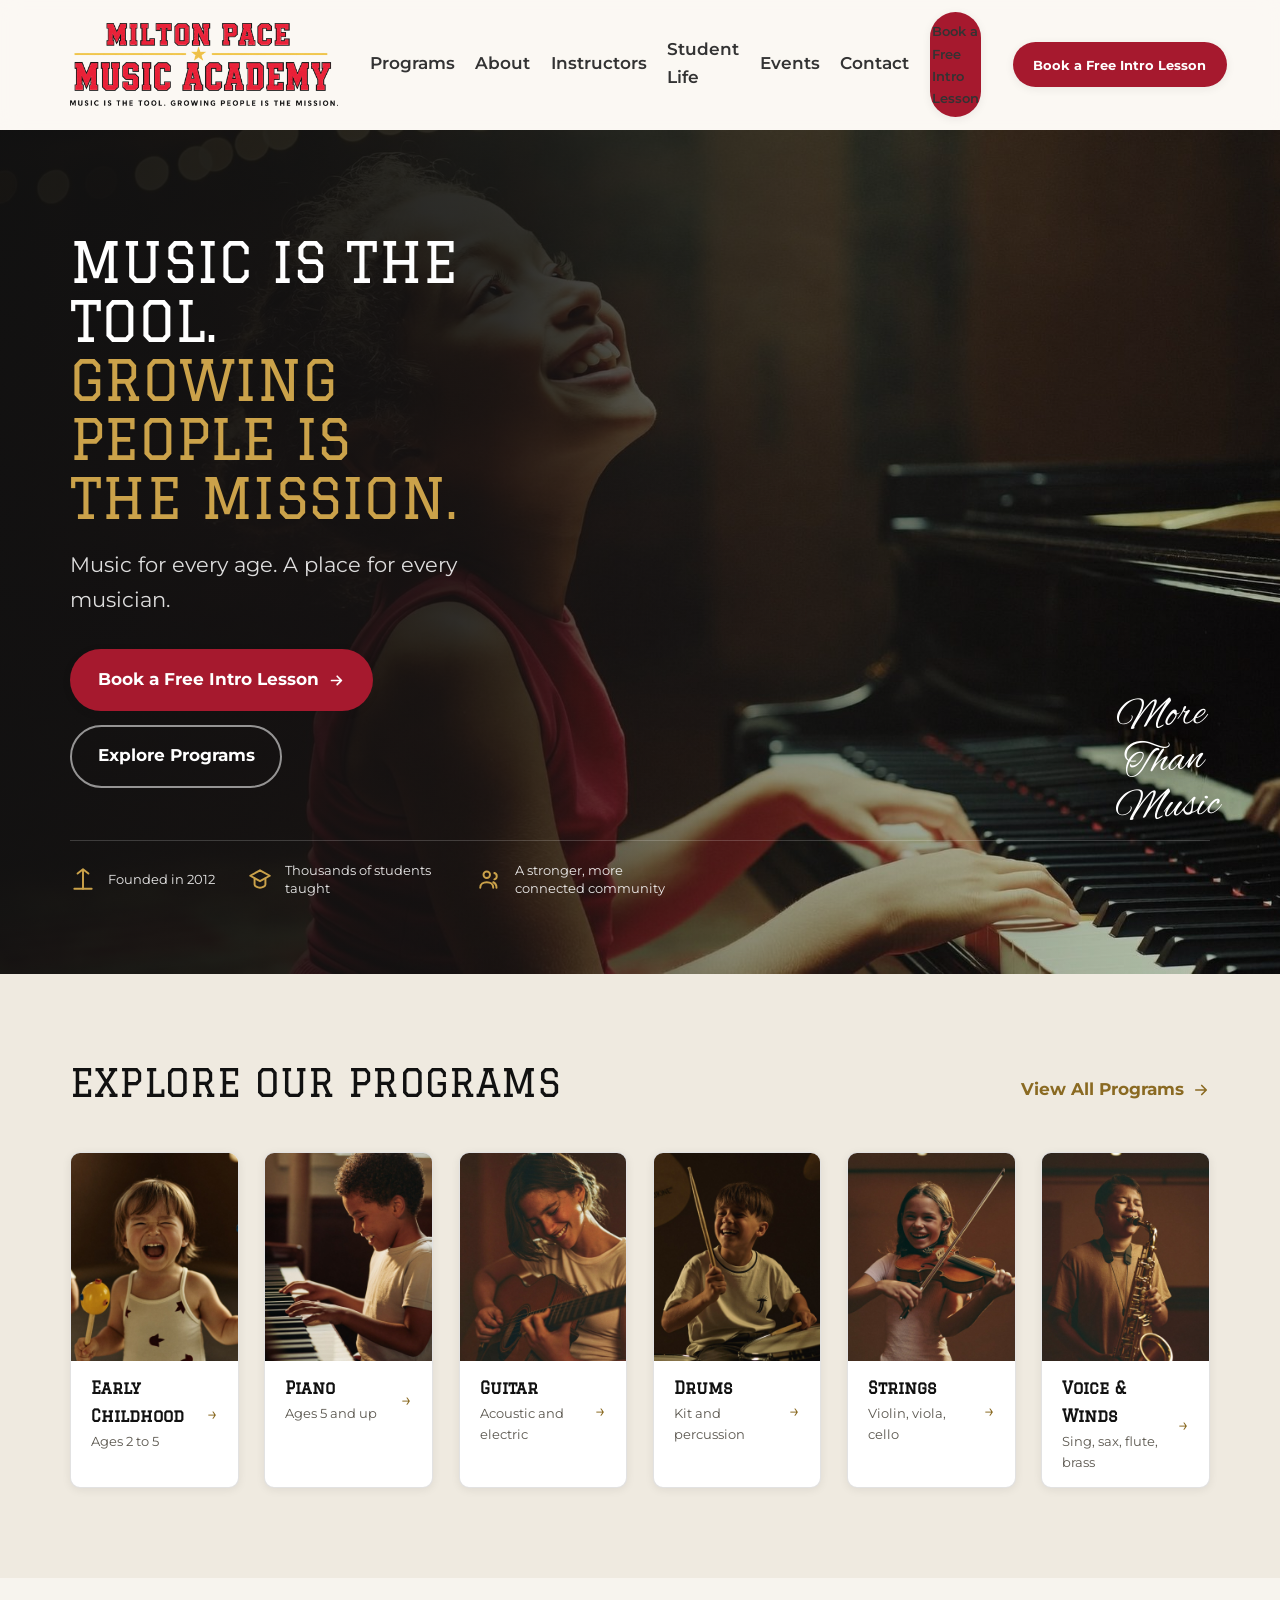
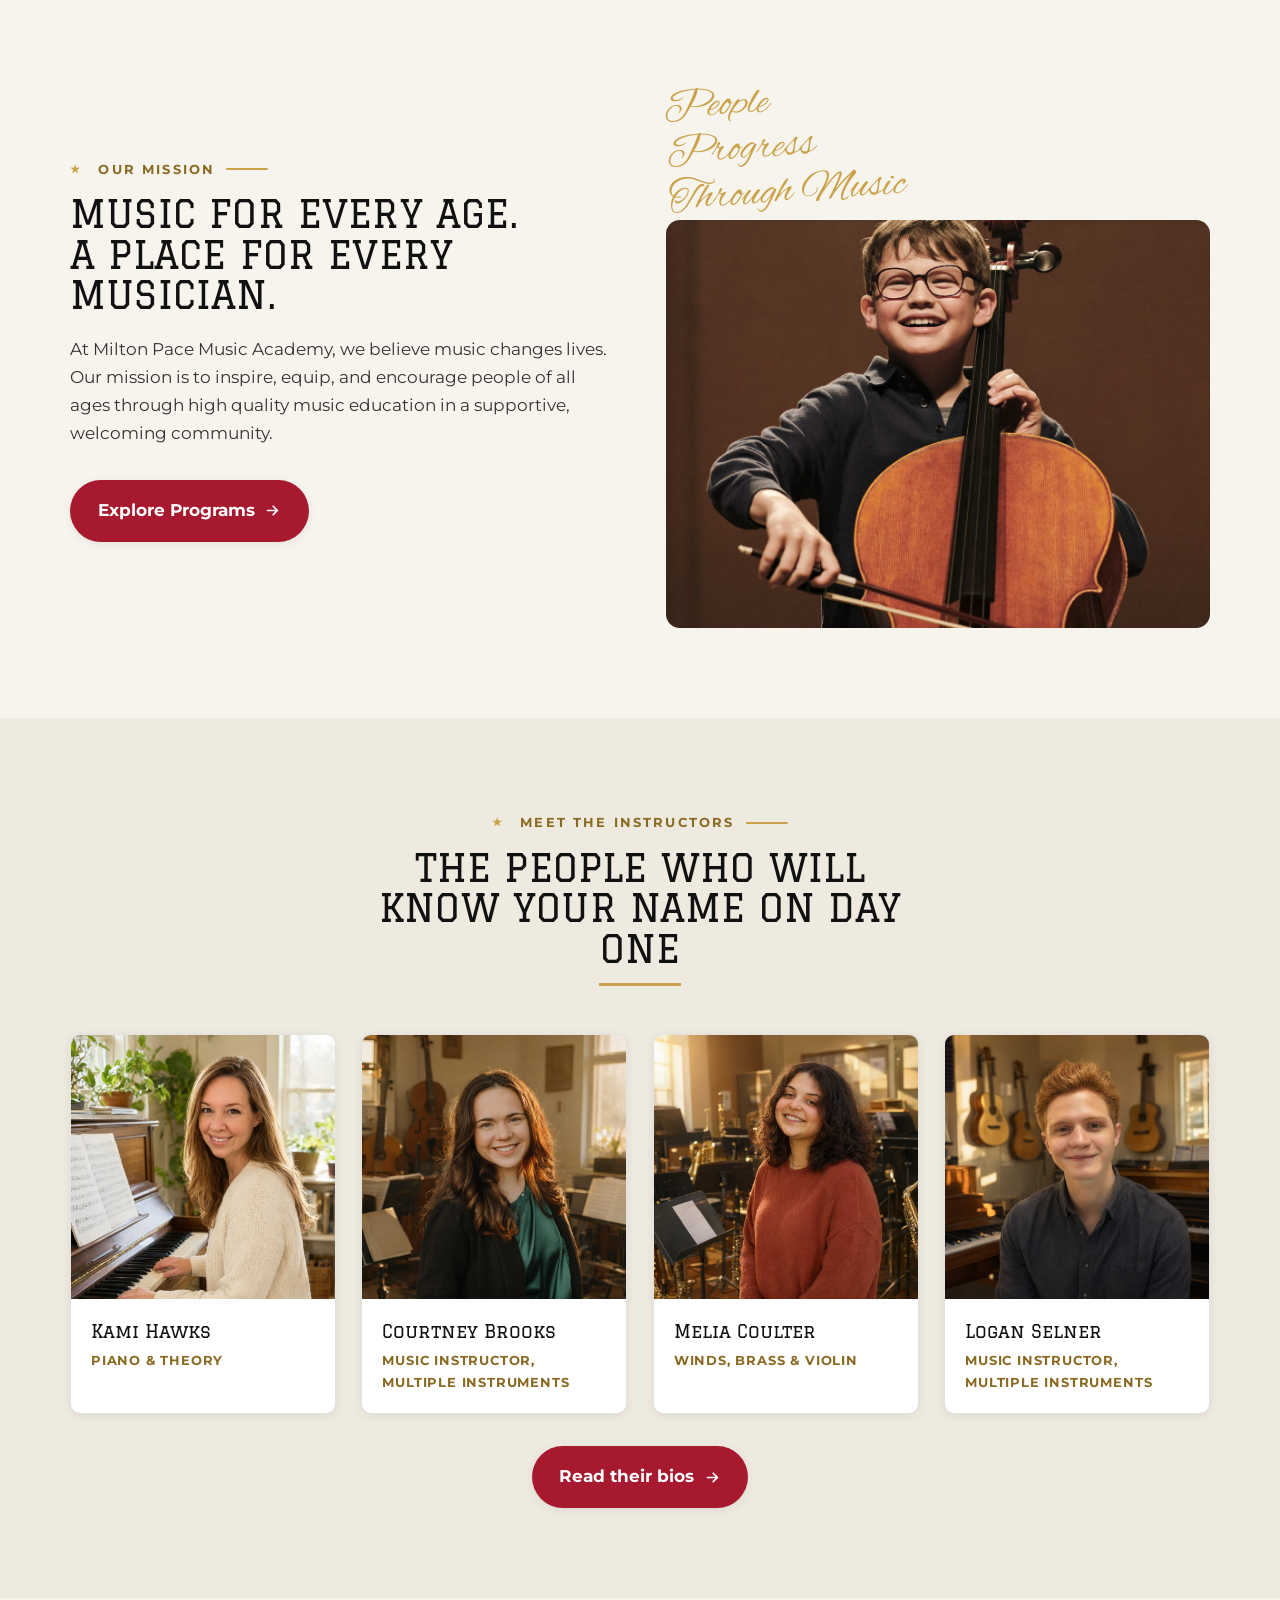
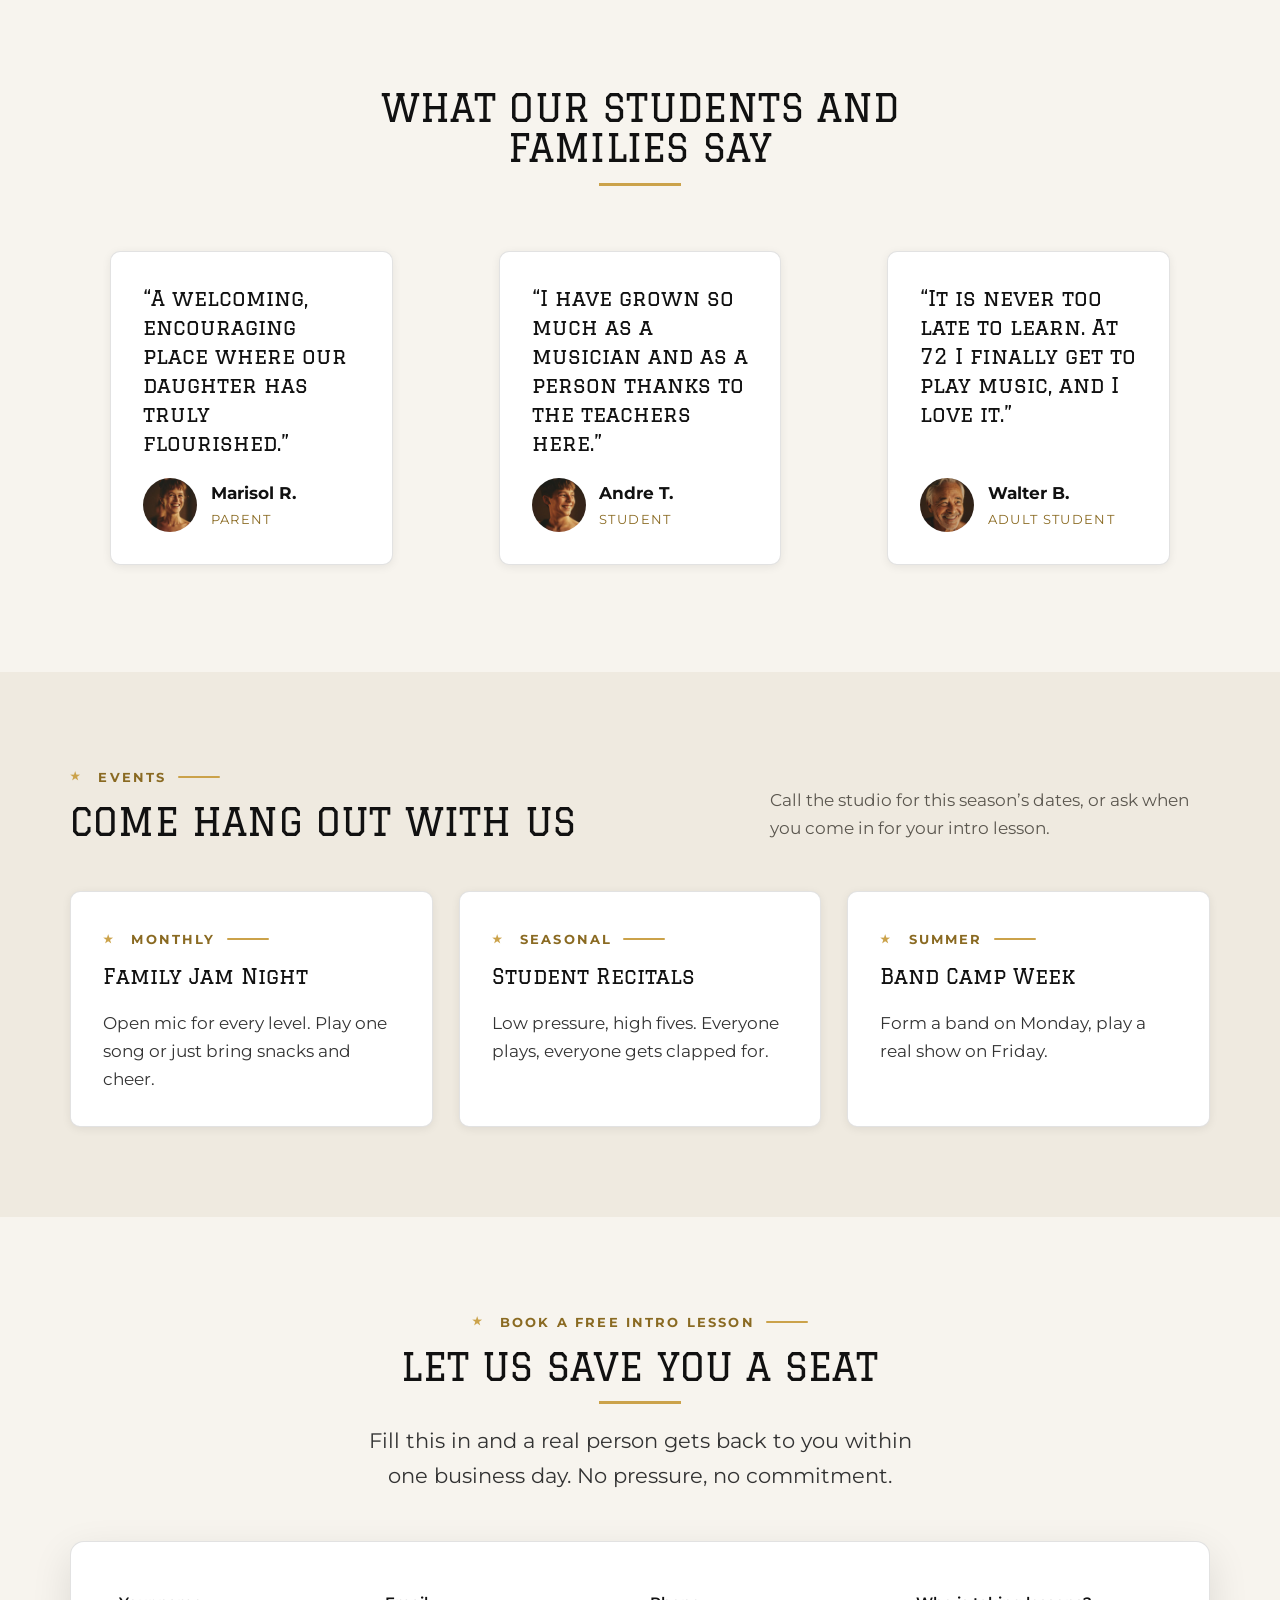
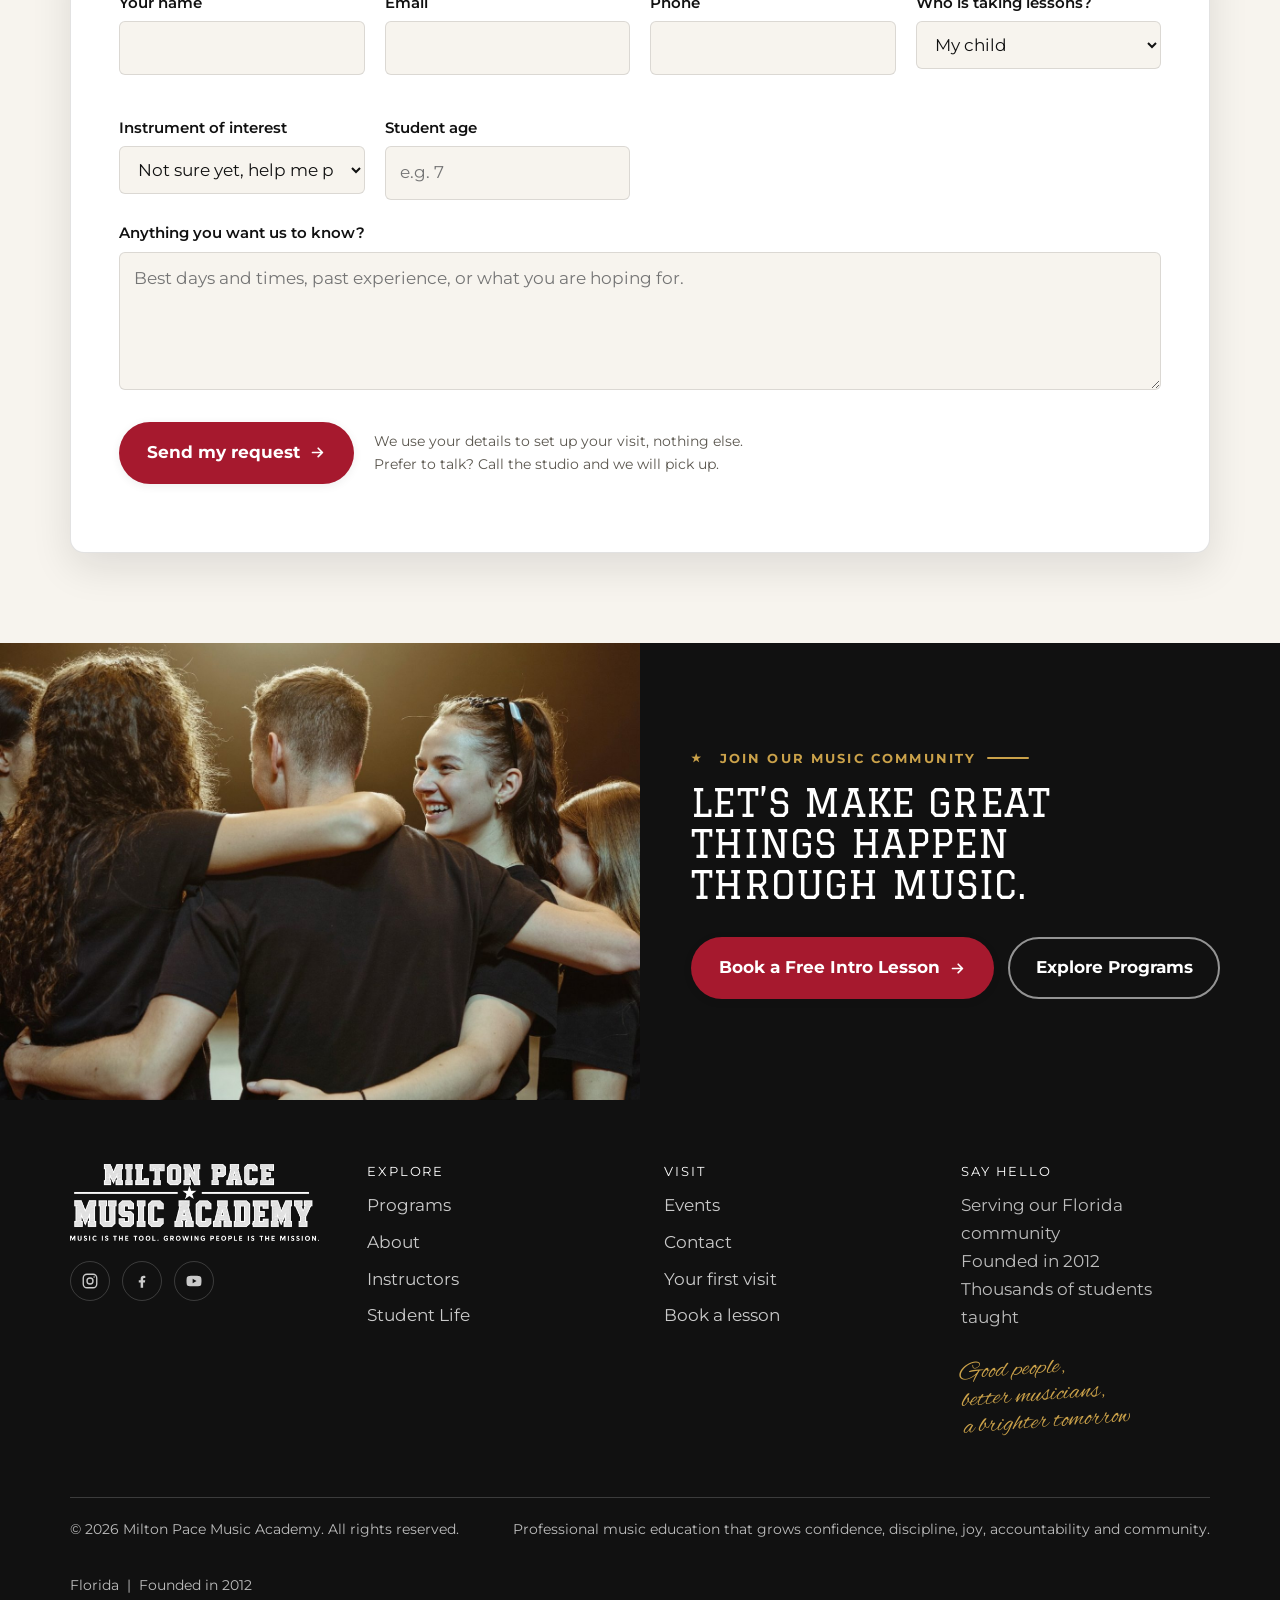
==== commit bb40202c: "Brand sheet compliance pass: MP monogram icons, gold rules, sheet footer line Co-Authored-By: Claude" ====
--- a/index.html
+++ b/index.html
@@ -15,7 +15,8 @@
 <meta property="og:url" content="https://miltonpacemusicacademy.com/">
 <meta name="twitter:card" content="summary_large_image">
 
-<link rel="icon" href="assets/brand/favicon.svg" type="image/svg+xml">
+<link rel="icon" href="assets/brand/favicon-32.png" sizes="32x32" type="image/png">
+<link rel="icon" href="assets/brand/favicon-64.png" sizes="64x64" type="image/png">
 <link rel="apple-touch-icon" href="assets/brand/apple-touch-icon.png">
 
 <link rel="preconnect" href="https://fonts.googleapis.com">
@@ -489,7 +490,7 @@
 
     <div class="footer-bottom">
       <p>&copy; <span data-year>2026</span> Milton Pace Music Academy. All rights reserved.</p>
-      <p>Music for every age. A place for every musician.</p>
+      <p>Professional music education that grows confidence, discipline, joy, accountability and community.</p>
       <p>Florida &nbsp;|&nbsp; Founded in 2012</p>
     </div>
   </div>
--- a/assets/css/site.css
+++ b/assets/css/site.css
@@ -348,6 +348,14 @@
 .section--dark { background: var(--ink); color: rgba(255, 255, 255, 0.82); }
 .section-head { max-width: 52ch; margin-bottom: clamp(2rem, 4vw, 3rem); }
 .section-head--center { margin-inline: auto; text-align: center; }
+.section-head--center h2::after {
+  content: "";
+  display: block;
+  width: 82px;
+  height: 3px;
+  margin: var(--sp-2) auto 0;
+  background: var(--gold);
+}
 .section-head--split {
   max-width: none;
   display: flex;
